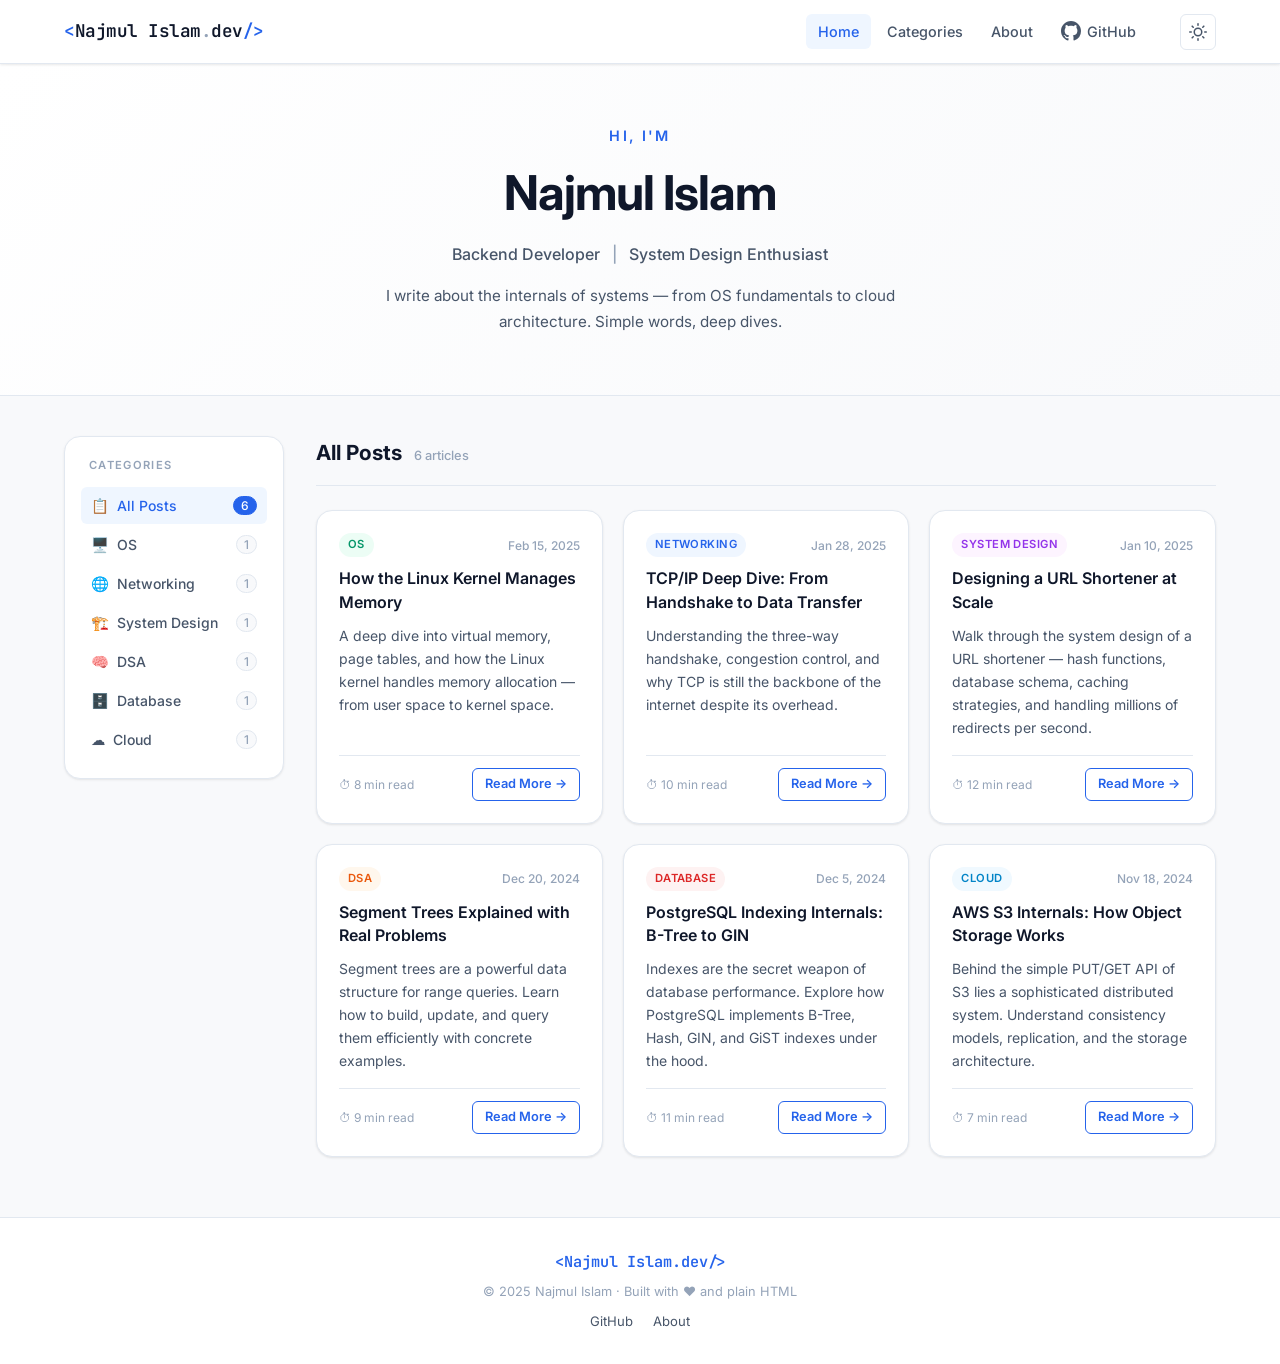
==== index.html @ 59ba6e20 "initial" ====
<!DOCTYPE html>
<html lang="en" data-theme="light">
<head>
  <meta charset="UTF-8" />
  <meta name="viewport" content="width=device-width, initial-scale=1.0" />
  <meta name="description" content="Najmul Islam's personal tech blog — Backend Developer & System Design Enthusiast. Articles on OS, Networking, System Design, DSA, Database, and Cloud." />
  <meta name="keywords" content="tech blog, backend development, system design, DSA, networking, cloud, database" />
  <meta name="author" content="Najmul Islam" />

  <!-- Open Graph -->
  <meta property="og:title" content="Najmul Islam — Tech Blog" />
  <meta property="og:description" content="Backend Developer | System Design Enthusiast" />
  <meta property="og:type" content="website" />

  <title>Najmul Islam — Tech Blog</title>
  <link rel="stylesheet" href="styles.css" />
  <link rel="preconnect" href="https://fonts.googleapis.com" />
  <link rel="preconnect" href="https://fonts.gstatic.com" crossorigin />
  <link href="https://fonts.googleapis.com/css2?family=Inter:wght@300;400;500;600;700&family=JetBrains+Mono:wght@400;500&display=swap" rel="stylesheet" />
</head>
<body>

  <!-- ============ NAVBAR ============ -->
  <header class="navbar" id="navbar">
    <div class="nav-container">

      <!-- Logo / Name -->
      <a href="index.html" class="nav-logo">
        <span class="logo-bracket">&lt;</span>Najmul Islam<span class="logo-dot">.</span>dev<span class="logo-bracket">/&gt;</span>
      </a>

      <!-- Desktop Nav Links -->
      <nav class="nav-links" id="navLinks" aria-label="Main navigation">
        <a href="index.html" class="nav-link active">Home</a>
        <a href="#categories" class="nav-link">Categories</a>
        <a href="about.html" class="nav-link">About</a>
        <a href="https://github.com/najmulislamnajim" target="_blank" rel="noopener noreferrer" class="nav-link nav-github" aria-label="GitHub Profile">
          <!-- GitHub SVG Icon -->
          <svg xmlns="http://www.w3.org/2000/svg" width="20" height="20" viewBox="0 0 24 24" fill="currentColor" aria-hidden="true">
            <path d="M12 0C5.37 0 0 5.37 0 12c0 5.31 3.435 9.795 8.205 11.385.6.105.825-.255.825-.57 0-.285-.015-1.23-.015-2.235-3.015.555-3.795-.735-4.035-1.41-.135-.345-.72-1.41-1.23-1.695-.42-.225-1.02-.78-.015-.795.945-.015 1.62.87 1.845 1.23 1.08 1.815 2.805 1.305 3.495.99.105-.78.42-1.305.765-1.605-2.67-.3-5.46-1.335-5.46-5.925 0-1.305.465-2.385 1.23-3.225-.12-.3-.54-1.53.12-3.18 0 0 1.005-.315 3.3 1.23.96-.27 1.98-.405 3-.405s2.04.135 3 .405c2.295-1.56 3.3-1.23 3.3-1.23.66 1.65.24 2.88.12 3.18.765.84 1.23 1.905 1.23 3.225 0 4.605-2.805 5.625-5.475 5.925.435.375.81 1.095.81 2.22 0 1.605-.015 2.895-.015 3.3 0 .315.225.69.825.57A12.02 12.02 0 0 0 24 12c0-6.63-5.37-12-12-12z"/>
          </svg>
          GitHub
        </a>
      </nav>

      <!-- Right controls: dark mode + hamburger -->
      <div class="nav-controls">
        <!-- Dark Mode Toggle -->
        <button class="theme-toggle" id="themeToggle" aria-label="Toggle dark mode" title="Toggle dark mode">
          <svg class="icon-sun" xmlns="http://www.w3.org/2000/svg" width="18" height="18" viewBox="0 0 24 24" fill="none" stroke="currentColor" stroke-width="2" stroke-linecap="round" stroke-linejoin="round">
            <circle cx="12" cy="12" r="5"/><line x1="12" y1="1" x2="12" y2="3"/><line x1="12" y1="21" x2="12" y2="23"/>
            <line x1="4.22" y1="4.22" x2="5.64" y2="5.64"/><line x1="18.36" y1="18.36" x2="19.78" y2="19.78"/>
            <line x1="1" y1="12" x2="3" y2="12"/><line x1="21" y1="12" x2="23" y2="12"/>
            <line x1="4.22" y1="19.78" x2="5.64" y2="18.36"/><line x1="18.36" y1="5.64" x2="19.78" y2="4.22"/>
          </svg>
          <svg class="icon-moon" xmlns="http://www.w3.org/2000/svg" width="18" height="18" viewBox="0 0 24 24" fill="none" stroke="currentColor" stroke-width="2" stroke-linecap="round" stroke-linejoin="round">
            <path d="M21 12.79A9 9 0 1 1 11.21 3 7 7 0 0 0 21 12.79z"/>
          </svg>
        </button>

        <!-- Hamburger (mobile) -->
        <button class="hamburger" id="hamburger" aria-label="Toggle menu" aria-expanded="false">
          <span></span><span></span><span></span>
        </button>
      </div>

    </div>

    <!-- Mobile Nav Drawer -->
    <div class="mobile-nav" id="mobileNav" aria-hidden="true">
      <a href="index.html" class="nav-link active">Home</a>
      <a href="#categories" class="nav-link">Categories</a>
      <a href="about.html" class="nav-link">About</a>
      <a href="https://github.com/najmulislam" target="_blank" rel="noopener noreferrer" class="nav-link">GitHub</a>
    </div>
  </header>

  <!-- ============ HERO ============ -->
  <section class="hero">
    <div class="hero-inner">
      <p class="hero-greeting">Hi, I'm</p>
      <h1 class="hero-name">Najmul Islam</h1>
      <p class="hero-tagline">Backend Developer <span class="sep">|</span> System Design Enthusiast</p>
      <p class="hero-desc">I write about the internals of systems — from OS fundamentals to cloud architecture. Simple words, deep dives.</p>
    </div>
  </section>

  <!-- ============ MAIN LAYOUT ============ -->
  <main class="layout" id="categories">
    <!-- ---- SIDEBAR ---- -->
    <aside class="sidebar" id="sidebar" aria-label="Blog categories">
      <h2 class="sidebar-title">Categories</h2>
      <ul class="category-list" id="categoryList" role="list">
        <li>
          <button class="cat-btn active" data-category="all" aria-pressed="true">
            <span class="cat-icon">📋</span> All Posts
            <span class="cat-count" id="count-all">6</span>
          </button>
        </li>
        <li>
          <button class="cat-btn" data-category="OS" aria-pressed="false">
            <span class="cat-icon">🖥️</span> OS
            <span class="cat-count" id="count-OS">1</span>
          </button>
        </li>
        <li>
          <button class="cat-btn" data-category="Networking" aria-pressed="false">
            <span class="cat-icon">🌐</span> Networking
            <span class="cat-count" id="count-Networking">1</span>
          </button>
        </li>
        <li>
          <button class="cat-btn" data-category="System Design" aria-pressed="false">
            <span class="cat-icon">🏗️</span> System Design
            <span class="cat-count" id="count-System Design">1</span>
          </button>
        </li>
        <li>
          <button class="cat-btn" data-category="DSA" aria-pressed="false">
            <span class="cat-icon">🧠</span> DSA
            <span class="cat-count" id="count-DSA">1</span>
          </button>
        </li>
        <li>
          <button class="cat-btn" data-category="Database" aria-pressed="false">
            <span class="cat-icon">🗄️</span> Database
            <span class="cat-count" id="count-Database">1</span>
          </button>
        </li>
        <li>
          <button class="cat-btn" data-category="Cloud" aria-pressed="false">
            <span class="cat-icon">☁️</span> Cloud
            <span class="cat-count" id="count-Cloud">1</span>
          </button>
        </li>
      </ul>
    </aside>

    <!-- ---- BLOG CARDS AREA ---- -->
    <section class="blog-area" aria-label="Blog posts">

      <!-- Mobile category dropdown -->
      <div class="mobile-category-bar">
        <label for="mobileCatSelect" class="sr-only">Filter by category</label>
        <select id="mobileCatSelect" class="mobile-cat-select" aria-label="Filter posts by category">
          <option value="all">📋 All Posts</option>
          <option value="OS">🖥️ OS</option>
          <option value="Networking">🌐 Networking</option>
          <option value="System Design">🏗️ System Design</option>
          <option value="DSA">🧠 DSA</option>
          <option value="Database">🗄️ Database</option>
          <option value="Cloud">☁️ Cloud</option>
        </select>
      </div>

      <div class="blog-header">
        <h2 class="blog-section-title" id="sectionTitle">All Posts</h2>
        <span class="post-count" id="postCount">6 articles</span>
      </div>

      <!-- Blog Cards Grid -->
      <div class="blog-grid" id="blogGrid">

        <!-- Card 1: OS -->
        <article class="blog-card" data-category="OS">
          <div class="card-top">
            <span class="badge badge-OS">OS</span>
            <time class="card-date" datetime="2025-02-15">Feb 15, 2025</time>
          </div>
          <h3 class="card-title">How the Linux Kernel Manages Memory</h3>
          <p class="card-desc">A deep dive into virtual memory, page tables, and how the Linux kernel handles memory allocation — from user space to kernel space.</p>
          <div class="card-footer">
            <span class="read-time">⏱ 8 min read</span>
            <a href="blog1.html" class="btn-read">Read More →</a>
          </div>
        </article>

        <!-- Card 2: Networking -->
        <article class="blog-card" data-category="Networking">
          <div class="card-top">
            <span class="badge badge-Networking">Networking</span>
            <time class="card-date" datetime="2025-01-28">Jan 28, 2025</time>
          </div>
          <h3 class="card-title">TCP/IP Deep Dive: From Handshake to Data Transfer</h3>
          <p class="card-desc">Understanding the three-way handshake, congestion control, and why TCP is still the backbone of the internet despite its overhead.</p>
          <div class="card-footer">
            <span class="read-time">⏱ 10 min read</span>
            <a href="blog2.html" class="btn-read">Read More →</a>
          </div>
        </article>

        <!-- Card 3: System Design -->
        <article class="blog-card" data-category="System Design">
          <div class="card-top">
            <span class="badge badge-SystemDesign">System Design</span>
            <time class="card-date" datetime="2025-01-10">Jan 10, 2025</time>
          </div>
          <h3 class="card-title">Designing a URL Shortener at Scale</h3>
          <p class="card-desc">Walk through the system design of a URL shortener — hash functions, database schema, caching strategies, and handling millions of redirects per second.</p>
          <div class="card-footer">
            <span class="read-time">⏱ 12 min read</span>
            <a href="blog3.html" class="btn-read">Read More →</a>
          </div>
        </article>

        <!-- Card 4: DSA -->
        <article class="blog-card" data-category="DSA">
          <div class="card-top">
            <span class="badge badge-DSA">DSA</span>
            <time class="card-date" datetime="2024-12-20">Dec 20, 2024</time>
          </div>
          <h3 class="card-title">Segment Trees Explained with Real Problems</h3>
          <p class="card-desc">Segment trees are a powerful data structure for range queries. Learn how to build, update, and query them efficiently with concrete examples.</p>
          <div class="card-footer">
            <span class="read-time">⏱ 9 min read</span>
            <a href="blog4.html" class="btn-read">Read More →</a>
          </div>
        </article>

        <!-- Card 5: Database -->
        <article class="blog-card" data-category="Database">
          <div class="card-top">
            <span class="badge badge-Database">Database</span>
            <time class="card-date" datetime="2024-12-05">Dec 5, 2024</time>
          </div>
          <h3 class="card-title">PostgreSQL Indexing Internals: B-Tree to GIN</h3>
          <p class="card-desc">Indexes are the secret weapon of database performance. Explore how PostgreSQL implements B-Tree, Hash, GIN, and GiST indexes under the hood.</p>
          <div class="card-footer">
            <span class="read-time">⏱ 11 min read</span>
            <a href="blog5.html" class="btn-read">Read More →</a>
          </div>
        </article>

        <!-- Card 6: Cloud -->
        <article class="blog-card" data-category="Cloud">
          <div class="card-top">
            <span class="badge badge-Cloud">Cloud</span>
            <time class="card-date" datetime="2024-11-18">Nov 18, 2024</time>
          </div>
          <h3 class="card-title">AWS S3 Internals: How Object Storage Works</h3>
          <p class="card-desc">Behind the simple PUT/GET API of S3 lies a sophisticated distributed system. Understand consistency models, replication, and the storage architecture.</p>
          <div class="card-footer">
            <span class="read-time">⏱ 7 min read</span>
            <a href="blog6.html" class="btn-read">Read More →</a>
          </div>
        </article>

      </div><!-- /blog-grid -->

      <!-- Empty state (hidden by default) -->
      <div class="empty-state" id="emptyState" hidden>
        <span class="empty-icon">📭</span>
        <p>No posts in this category yet. Check back soon!</p>
      </div>

    </section>
  </main>

  <!-- ============ FOOTER ============ -->
  <footer class="footer">
    <div class="footer-inner">
      <p class="footer-name">&lt;Najmul Islam.dev/&gt;</p>
      <p class="footer-copy">© 2025 Najmul Islam · Built with ❤️ and plain HTML</p>
      <div class="footer-links">
        <a href="https://github.com/najmulislamnajim" target="_blank" rel="noopener noreferrer">GitHub</a>
        <a href="about.html">About</a>
      </div>
    </div>
  </footer>

  <script src="script.js"></script>
</body>
</html>
---- styles.css ----
/* ==========================================================
   styles.css — Najmul Islam Tech Blog
   Clean, minimal, developer-focused design
   ========================================================== */

/* ---------- CSS Custom Properties (Light Theme) ---------- */
:root {
  --bg:           #f8f9fb;
  --bg-alt:       #ffffff;
  --bg-card:      #ffffff;
  --border:       #e2e8f0;
  --border-hover: #cbd5e1;
  --text-primary: #0f172a;
  --text-secondary:#475569;
  --text-muted:   #94a3b8;
  --accent:       #2563eb;
  --accent-hover: #1d4ed8;
  --accent-light: #eff6ff;
  --shadow-sm:    0 1px 3px rgba(0,0,0,.06), 0 1px 2px rgba(0,0,0,.04);
  --shadow-md:    0 4px 12px rgba(0,0,0,.08), 0 2px 6px rgba(0,0,0,.05);
  --shadow-lg:    0 10px 30px rgba(0,0,0,.10);
  --radius-sm:    6px;
  --radius-md:    10px;
  --radius-lg:    16px;
  --font-sans:    'Inter', system-ui, -apple-system, sans-serif;
  --font-mono:    'JetBrains Mono', 'Fira Code', monospace;
  --nav-h:        64px;
  --sidebar-w:    220px;
  --transition:   0.2s ease;
}

/* ---------- Dark Theme ---------- */
[data-theme="dark"] {
  --bg:           #0f172a;
  --bg-alt:       #1e293b;
  --bg-card:      #1e293b;
  --border:       #334155;
  --border-hover: #475569;
  --text-primary: #f1f5f9;
  --text-secondary:#94a3b8;
  --text-muted:   #64748b;
  --accent:       #3b82f6;
  --accent-hover: #60a5fa;
  --accent-light: #1e3a5f;
  --shadow-sm:    0 1px 3px rgba(0,0,0,.3);
  --shadow-md:    0 4px 12px rgba(0,0,0,.4);
  --shadow-lg:    0 10px 30px rgba(0,0,0,.5);
}

/* ---------- Reset & Base ---------- */
*, *::before, *::after { box-sizing: border-box; margin: 0; padding: 0; }

html {
  scroll-behavior: smooth;
  font-size: 16px;
  -webkit-text-size-adjust: 100%;
}

body {
  font-family: var(--font-sans);
  background: var(--bg);
  color: var(--text-primary);
  line-height: 1.6;
  min-height: 100vh;
  transition: background var(--transition), color var(--transition);
}

a { color: var(--accent); text-decoration: none; }
a:hover { color: var(--accent-hover); }

img { max-width: 100%; display: block; }

ul { list-style: none; }

/* Accessibility: screen reader only */
.sr-only {
  position: absolute; width: 1px; height: 1px;
  padding: 0; margin: -1px; overflow: hidden;
  clip: rect(0,0,0,0); white-space: nowrap; border: 0;
}

/* ---------- NAVBAR ---------- */
.navbar {
  position: sticky;
  top: 0;
  z-index: 100;
  background: var(--bg-alt);
  border-bottom: 1px solid var(--border);
  height: var(--nav-h);
  box-shadow: var(--shadow-sm);
  transition: background var(--transition), border-color var(--transition);
}

.nav-container {
  max-width: 1200px;
  margin: 0 auto;
  padding: 0 24px;
  height: 100%;
  display: flex;
  align-items: center;
  gap: 32px;
}

/* Logo */
.nav-logo {
  font-family: var(--font-mono);
  font-size: 1.1rem;
  font-weight: 600;
  color: var(--text-primary);
  white-space: nowrap;
  letter-spacing: -.5px;
  transition: color var(--transition);
}
.nav-logo:hover { color: var(--accent); }
.logo-bracket { color: var(--accent); }
.logo-dot { color: var(--text-muted); }

/* Nav Links */
.nav-links {
  display: flex;
  align-items: center;
  gap: 4px;
  margin-left: auto;
}

.nav-link {
  display: flex;
  align-items: center;
  gap: 6px;
  padding: 6px 12px;
  border-radius: var(--radius-sm);
  font-size: .9rem;
  font-weight: 500;
  color: var(--text-secondary);
  transition: color var(--transition), background var(--transition);
}
.nav-link:hover, .nav-link.active {
  color: var(--accent);
  background: var(--accent-light);
}
.nav-github svg { flex-shrink: 0; }

/* Controls: theme toggle + hamburger */
.nav-controls {
  display: flex;
  align-items: center;
  gap: 8px;
}

.theme-toggle {
  display: flex;
  align-items: center;
  justify-content: center;
  width: 36px; height: 36px;
  border: 1px solid var(--border);
  border-radius: var(--radius-sm);
  background: transparent;
  color: var(--text-secondary);
  cursor: pointer;
  transition: color var(--transition), border-color var(--transition), background var(--transition);
}
.theme-toggle:hover { color: var(--accent); border-color: var(--accent); background: var(--accent-light); }

/* Show/hide sun-moon icons */
[data-theme="light"] .icon-moon { display: none; }
[data-theme="dark"]  .icon-sun  { display: none; }

/* Hamburger */
.hamburger {
  display: none;
  flex-direction: column;
  justify-content: center;
  gap: 5px;
  width: 36px; height: 36px;
  background: transparent;
  border: 1px solid var(--border);
  border-radius: var(--radius-sm);
  cursor: pointer;
  padding: 6px;
  transition: border-color var(--transition);
}
.hamburger span {
  display: block;
  height: 2px;
  background: var(--text-secondary);
  border-radius: 2px;
  transition: transform .25s ease, opacity .2s;
}
.hamburger.open span:nth-child(1) { transform: translateY(7px) rotate(45deg); }
.hamburger.open span:nth-child(2) { opacity: 0; }
.hamburger.open span:nth-child(3) { transform: translateY(-7px) rotate(-45deg); }

/* Mobile Nav Drawer */
.mobile-nav {
  display: none;
  flex-direction: column;
  gap: 4px;
  padding: 12px 24px 16px;
  background: var(--bg-alt);
  border-top: 1px solid var(--border);
}
.mobile-nav.open { display: flex; }
.mobile-nav .nav-link { font-size: .95rem; padding: 10px 14px; }

/* ---------- HERO ---------- */
.hero {
  background: linear-gradient(135deg, var(--bg-alt) 0%, var(--bg) 100%);
  border-bottom: 1px solid var(--border);
  padding: 60px 24px;
  text-align: center;
}

.hero-inner { max-width: 680px; margin: 0 auto; }

.hero-greeting {
  font-size: .9rem;
  text-transform: uppercase;
  letter-spacing: .15em;
  color: var(--accent);
  font-weight: 600;
  margin-bottom: 8px;
}

.hero-name {
  font-size: clamp(2rem, 5vw, 3rem);
  font-weight: 700;
  letter-spacing: -1px;
  color: var(--text-primary);
  margin-bottom: 10px;
}

.hero-tagline {
  font-size: 1rem;
  color: var(--text-secondary);
  font-weight: 500;
  margin-bottom: 16px;
}
.hero-tagline .sep { margin: 0 8px; color: var(--text-muted); }

.hero-desc {
  font-size: .95rem;
  color: var(--text-secondary);
  max-width: 520px;
  margin: 0 auto;
  line-height: 1.7;
}

/* ---------- MAIN LAYOUT ---------- */
.layout {
  display: grid;
  grid-template-columns: var(--sidebar-w) 1fr;
  gap: 32px;
  max-width: 1200px;
  margin: 40px auto;
  padding: 0 24px;
  align-items: start;
}

/* ---------- SIDEBAR ---------- */
.sidebar {
  position: sticky;
  top: calc(var(--nav-h) + 20px);
  background: var(--bg-card);
  border: 1px solid var(--border);
  border-radius: var(--radius-lg);
  padding: 20px 16px;
  box-shadow: var(--shadow-sm);
  transition: background var(--transition), border-color var(--transition);
}

.sidebar-title {
  font-size: .7rem;
  text-transform: uppercase;
  letter-spacing: .12em;
  font-weight: 600;
  color: var(--text-muted);
  margin-bottom: 12px;
  padding: 0 8px;
}

.category-list { display: flex; flex-direction: column; gap: 2px; }

.cat-btn {
  width: 100%;
  display: flex;
  align-items: center;
  gap: 8px;
  padding: 9px 10px;
  background: transparent;
  border: none;
  border-radius: var(--radius-sm);
  font-family: var(--font-sans);
  font-size: .875rem;
  font-weight: 500;
  color: var(--text-secondary);
  cursor: pointer;
  text-align: left;
  transition: background var(--transition), color var(--transition);
}
.cat-btn:hover {
  background: var(--bg);
  color: var(--text-primary);
}
.cat-btn.active {
  background: var(--accent-light);
  color: var(--accent);
}
.cat-count {
  margin-left: auto;
  font-size: .75rem;
  background: var(--bg);
  border: 1px solid var(--border);
  border-radius: 999px;
  padding: 1px 7px;
  color: var(--text-muted);
}
.cat-btn.active .cat-count {
  background: var(--accent);
  border-color: var(--accent);
  color: #fff;
}
.cat-icon { font-size: .9rem; }

/* ---------- BLOG AREA ---------- */
.blog-area { min-width: 0; }

/* Mobile category dropdown (hidden on desktop) */
.mobile-category-bar { display: none; margin-bottom: 20px; }
.mobile-cat-select {
  width: 100%;
  padding: 10px 14px;
  background: var(--bg-card);
  border: 1px solid var(--border);
  border-radius: var(--radius-md);
  font-family: var(--font-sans);
  font-size: .9rem;
  color: var(--text-primary);
  cursor: pointer;
  appearance: none;
  background-image: url("data:image/svg+xml,%3Csvg xmlns='http://www.w3.org/2000/svg' width='12' height='12' fill='%2394a3b8' viewBox='0 0 16 16'%3E%3Cpath d='M7.247 11.14 2.451 5.658C1.885 5.013 2.345 4 3.204 4h9.592a1 1 0 0 1 .753 1.659l-4.796 5.48a1 1 0 0 1-1.506 0z'/%3E%3C/svg%3E");
  background-repeat: no-repeat;
  background-position: right 14px center;
}

.blog-header {
  display: flex;
  align-items: baseline;
  gap: 12px;
  margin-bottom: 24px;
  padding-bottom: 16px;
  border-bottom: 1px solid var(--border);
}

.blog-section-title {
  font-size: 1.3rem;
  font-weight: 700;
  color: var(--text-primary);
}

.post-count {
  font-size: .8rem;
  color: var(--text-muted);
  font-weight: 500;
}

/* Blog Grid */
.blog-grid {
  display: grid;
  grid-template-columns: repeat(auto-fill, minmax(280px, 1fr));
  gap: 20px;
}

/* ---------- BLOG CARD ---------- */
.blog-card {
  background: var(--bg-card);
  border: 1px solid var(--border);
  border-radius: var(--radius-lg);
  padding: 22px;
  display: flex;
  flex-direction: column;
  gap: 10px;
  box-shadow: var(--shadow-sm);
  transition: transform .2s ease, box-shadow .2s ease, border-color .2s ease;
}
.blog-card:hover {
  transform: translateY(-3px);
  box-shadow: var(--shadow-md);
  border-color: var(--border-hover);
}

.card-top {
  display: flex;
  align-items: center;
  justify-content: space-between;
  gap: 8px;
}

.card-date {
  font-size: .75rem;
  color: var(--text-muted);
  font-weight: 500;
}

.card-title {
  font-size: 1rem;
  font-weight: 600;
  line-height: 1.45;
  color: var(--text-primary);
}
.blog-card:hover .card-title { color: var(--accent); }

.card-desc {
  font-size: .875rem;
  color: var(--text-secondary);
  line-height: 1.65;
  flex: 1;
}

.card-footer {
  display: flex;
  align-items: center;
  justify-content: space-between;
  margin-top: 6px;
  padding-top: 12px;
  border-top: 1px solid var(--border);
}

.read-time { font-size: .75rem; color: var(--text-muted); }

/* ---------- BADGES ---------- */
.badge {
  font-size: .7rem;
  font-weight: 600;
  padding: 3px 9px;
  border-radius: 999px;
  letter-spacing: .04em;
  text-transform: uppercase;
  white-space: nowrap;
}
.badge-OS             { background: #ecfdf5; color: #059669; }
.badge-Networking     { background: #eff6ff; color: #2563eb; }
.badge-SystemDesign   { background: #fdf4ff; color: #9333ea; }
.badge-DSA            { background: #fff7ed; color: #ea580c; }
.badge-Database       { background: #fef2f2; color: #dc2626; }
.badge-Cloud          { background: #f0f9ff; color: #0284c7; }

[data-theme="dark"] .badge-OS           { background: #064e3b; color: #34d399; }
[data-theme="dark"] .badge-Networking   { background: #1e3a5f; color: #60a5fa; }
[data-theme="dark"] .badge-SystemDesign { background: #3b0764; color: #c084fc; }
[data-theme="dark"] .badge-DSA          { background: #431407; color: #fb923c; }
[data-theme="dark"] .badge-Database     { background: #450a0a; color: #f87171; }
[data-theme="dark"] .badge-Cloud        { background: #082f49; color: #38bdf8; }

/* ---------- BUTTONS ---------- */
.btn-read {
  font-size: .8rem;
  font-weight: 600;
  color: var(--accent);
  padding: 5px 12px;
  border: 1px solid var(--accent);
  border-radius: var(--radius-sm);
  transition: background var(--transition), color var(--transition);
}
.btn-read:hover {
  background: var(--accent);
  color: #fff;
}

/* ---------- EMPTY STATE ---------- */
.empty-state {
  text-align: center;
  padding: 60px 20px;
  color: var(--text-muted);
}
.empty-icon { font-size: 2.5rem; display: block; margin-bottom: 12px; }
.empty-state p { font-size: .95rem; }

/* ---------- FOOTER ---------- */
.footer {
  margin-top: 60px;
  border-top: 1px solid var(--border);
  background: var(--bg-alt);
  padding: 32px 24px;
  transition: background var(--transition);
}
.footer-inner {
  max-width: 1200px;
  margin: 0 auto;
  display: flex;
  flex-direction: column;
  align-items: center;
  gap: 8px;
  text-align: center;
}
.footer-name {
  font-family: var(--font-mono);
  font-size: .95rem;
  font-weight: 600;
  color: var(--accent);
}
.footer-copy { font-size: .8rem; color: var(--text-muted); }
.footer-links { display: flex; gap: 20px; }
.footer-links a { font-size: .82rem; color: var(--text-secondary); }
.footer-links a:hover { color: var(--accent); }

/* ==========================================================
   BLOG PAGE STYLES
   ========================================================== */

/* Back button */
.back-btn {
  display: inline-flex;
  align-items: center;
  gap: 6px;
  font-size: .875rem;
  font-weight: 500;
  color: var(--text-secondary);
  padding: 7px 14px;
  border: 1px solid var(--border);
  border-radius: var(--radius-sm);
  margin-bottom: 32px;
  transition: color var(--transition), border-color var(--transition), background var(--transition);
}
.back-btn:hover { color: var(--accent); border-color: var(--accent); background: var(--accent-light); }

/* Blog Post Container */
.post-container {
  max-width: 760px;
  margin: 48px auto;
  padding: 0 24px;
}

/* Post header */
.post-header { margin-bottom: 36px; }

.post-meta-row {
  display: flex;
  align-items: center;
  gap: 12px;
  flex-wrap: wrap;
  margin-bottom: 16px;
}

.post-title {
  font-size: clamp(1.6rem, 4vw, 2.4rem);
  font-weight: 700;
  line-height: 1.25;
  letter-spacing: -.5px;
  color: var(--text-primary);
  margin-bottom: 16px;
}

.post-byline {
  display: flex;
  align-items: center;
  gap: 16px;
  flex-wrap: wrap;
  padding: 14px 0;
  border-top: 1px solid var(--border);
  border-bottom: 1px solid var(--border);
  margin-top: 20px;
}

.post-author { font-size: .875rem; font-weight: 600; color: var(--text-primary); }
.post-date-detail { font-size: .875rem; color: var(--text-muted); }
.post-readtime { font-size: .875rem; color: var(--text-muted); margin-left: auto; }

/* Post body typography */
.post-body {
  font-size: 1rem;
  line-height: 1.8;
  color: var(--text-secondary);
}
.post-body h2 {
  font-size: 1.4rem; font-weight: 700;
  color: var(--text-primary);
  margin: 36px 0 12px;
  padding-bottom: 8px;
  border-bottom: 2px solid var(--border);
}
.post-body h3 {
  font-size: 1.15rem; font-weight: 600;
  color: var(--text-primary);
  margin: 28px 0 10px;
}
.post-body p { margin-bottom: 18px; }
.post-body ul, .post-body ol {
  margin: 0 0 18px 20px;
  list-style: disc;
}
.post-body ol { list-style: decimal; }
.post-body li { margin-bottom: 6px; }
.post-body a { color: var(--accent); text-decoration: underline; text-underline-offset: 3px; }
.post-body strong { color: var(--text-primary); font-weight: 600; }

/* Inline code */
.post-body code {
  font-family: var(--font-mono);
  font-size: .85em;
  background: var(--bg);
  border: 1px solid var(--border);
  border-radius: 4px;
  padding: 2px 6px;
  color: var(--accent);
}

/* Code block */
.post-body pre {
  background: var(--text-primary);
  color: #e2e8f0;
  border-radius: var(--radius-md);
  padding: 20px 22px;
  overflow-x: auto;
  margin: 24px 0;
  font-size: .875rem;
  line-height: 1.7;
  box-shadow: var(--shadow-md);
}
[data-theme="dark"] .post-body pre {
  background: #0d1117;
  border: 1px solid var(--border);
}
.post-body pre code {
  background: transparent;
  border: none;
  padding: 0;
  font-size: inherit;
  color: inherit;
}

/* Blockquote */
.post-body blockquote {
  border-left: 3px solid var(--accent);
  margin: 24px 0;
  padding: 12px 20px;
  background: var(--accent-light);
  border-radius: 0 var(--radius-sm) var(--radius-sm) 0;
  color: var(--text-secondary);
  font-style: italic;
}

/* Divider */
.post-body hr {
  border: none;
  border-top: 1px solid var(--border);
  margin: 36px 0;
}

/* ==========================================================
   ABOUT PAGE
   ========================================================== */
.about-container {
  max-width: 720px;
  margin: 48px auto;
  padding: 0 24px;
}
.about-header {
  display: flex;
  align-items: center;
  gap: 24px;
  margin-bottom: 36px;
  flex-wrap: wrap;
}
.about-avatar {
  width: 80px; height: 80px;
  border-radius: 50%;
  background: linear-gradient(135deg, var(--accent) 0%, #7c3aed 100%);
  display: flex; align-items: center; justify-content: center;
  font-family: var(--font-mono);
  font-size: 1.8rem;
  color: #fff;
  font-weight: 700;
  flex-shrink: 0;
}
.about-intro h1 { font-size: 1.6rem; font-weight: 700; margin-bottom: 6px; }
.about-intro p { font-size: .9rem; color: var(--text-secondary); }
.about-body { font-size: .95rem; line-height: 1.8; color: var(--text-secondary); }
.about-body h2 { font-size: 1.15rem; font-weight: 700; color: var(--text-primary); margin: 28px 0 10px; }
.about-body p { margin-bottom: 14px; }
.skills-grid {
  display: flex; flex-wrap: wrap; gap: 8px; margin-bottom: 20px;
}
.skill-tag {
  font-size: .8rem; font-weight: 500;
  padding: 5px 12px;
  border: 1px solid var(--border);
  border-radius: 999px;
  background: var(--bg-card);
  color: var(--text-secondary);
  font-family: var(--font-mono);
}

/* ==========================================================
   RESPONSIVE
   ========================================================== */

/* Tablet */
@media (max-width: 900px) {
  .layout {
    grid-template-columns: 1fr;
    gap: 20px;
  }
  .sidebar {
    display: none; /* Hide sidebar on mobile/tablet — use dropdown instead */
  }
  .mobile-category-bar { display: block; }
  .nav-links { display: none; }
  .hamburger { display: flex; }
}

/* Mobile */
@media (max-width: 560px) {
  .hero { padding: 40px 16px; }
  .layout { margin: 24px auto; padding: 0 16px; }
  .blog-grid { grid-template-columns: 1fr; }
  .post-container, .about-container { padding: 0 16px; }
  .post-byline { gap: 8px; }
  .post-readtime { margin-left: 0; width: 100%; }
  .nav-container { padding: 0 16px; }
  .about-header { flex-direction: column; align-items: flex-start; }
}
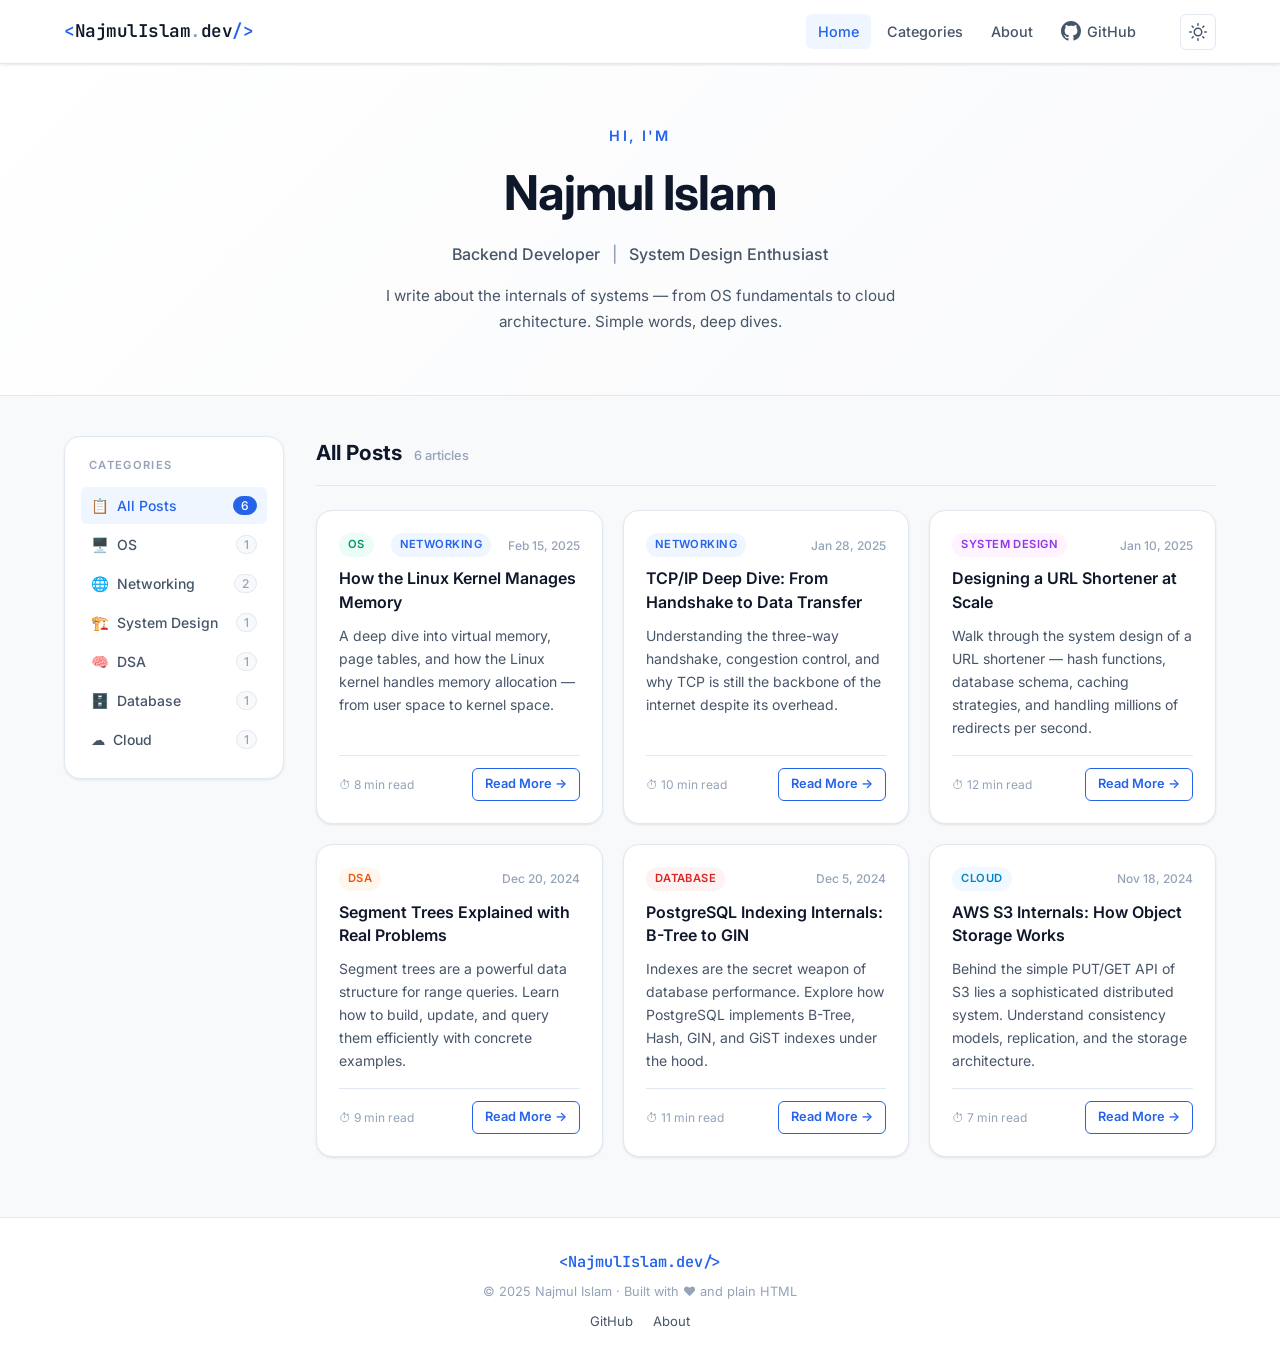
==== commit 418a8ffe: "support multiple topics for a single blog" ====
--- a/index.html
+++ b/index.html
@@ -26,7 +26,7 @@
 
       <!-- Logo / Name -->
       <a href="index.html" class="nav-logo">
-        <span class="logo-bracket">&lt;</span>Najmul Islam<span class="logo-dot">.</span>dev<span class="logo-bracket">/&gt;</span>
+        <span class="logo-bracket">&lt;</span>NajmulIslam<span class="logo-dot">.</span>dev<span class="logo-bracket">/&gt;</span>
       </a>
 
       <!-- Desktop Nav Links -->
@@ -106,7 +106,7 @@
         <li>
           <button class="cat-btn" data-category="Networking" aria-pressed="false">
             <span class="cat-icon">🌐</span> Networking
-            <span class="cat-count" id="count-Networking">1</span>
+            <span class="cat-count" id="count-Networking">2</span>
           </button>
         </li>
         <li>
@@ -162,9 +162,10 @@
       <div class="blog-grid" id="blogGrid">
 
         <!-- Card 1: OS -->
-        <article class="blog-card" data-category="OS">
+        <article class="blog-card" data-category="OS Networking">
           <div class="card-top">
             <span class="badge badge-OS">OS</span>
+            <span class="badge badge-Networking">Networking</span>
             <time class="card-date" datetime="2025-02-15">Feb 15, 2025</time>
           </div>
           <h3 class="card-title">How the Linux Kernel Manages Memory</h3>
@@ -259,7 +260,7 @@
   <!-- ============ FOOTER ============ -->
   <footer class="footer">
     <div class="footer-inner">
-      <p class="footer-name">&lt;Najmul Islam.dev/&gt;</p>
+      <p class="footer-name">&lt;NajmulIslam.dev/&gt;</p>
       <p class="footer-copy">© 2025 Najmul Islam · Built with ❤️ and plain HTML</p>
       <div class="footer-links">
         <a href="https://github.com/najmulislamnajim" target="_blank" rel="noopener noreferrer">GitHub</a>
